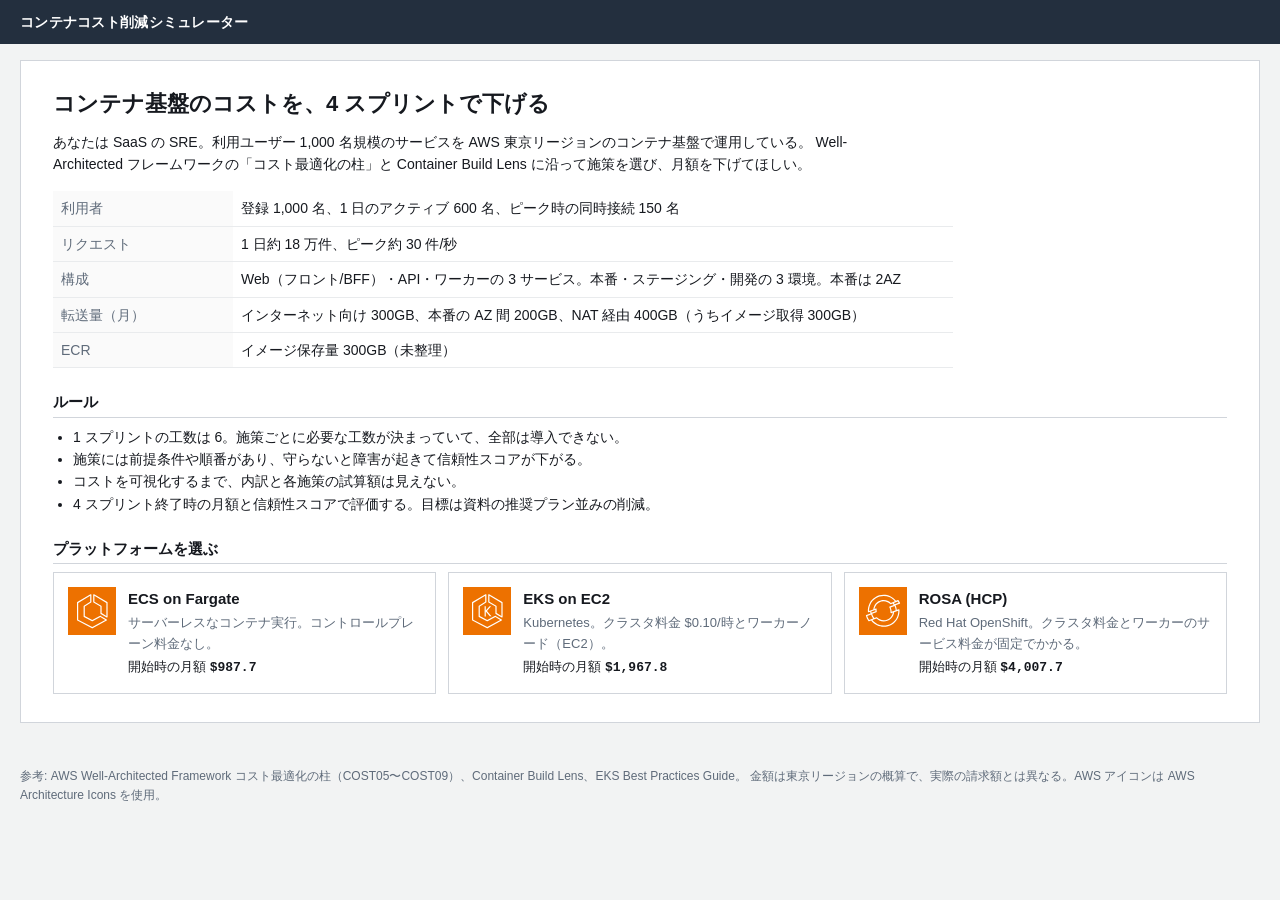
==== index.html @ f5125958 "コンテナコスト削減シミュレーションゲームを追加 ECS on Fargate / EKS on EC2 / ROSA のコスト削減を Well-Architected （コスト最適化の柱・Contai" ====
<!doctype html>
<html lang="ja">
<head>
<meta charset="utf-8">
<meta name="viewport" content="width=device-width, initial-scale=1">
<title>コンテナコスト削減シミュレーター</title>
<meta name="description" content="AWS コンテナサービス（ECS・EKS・ROSA）のコスト削減を Well-Architected に沿って体験するシミュレーションゲーム">
<link rel="icon" href="assets/icons/ecs.svg">
<link rel="stylesheet" href="css/style.css">
</head>
<body>
<header class="topbar">
  <div class="brand">コンテナコスト削減シミュレーター</div>
  <div class="topbar-right" id="topbar-game">
    <span id="hdr-platform"></span>
    <span id="hdr-sprint"></span>
  </div>
</header>

<!-- タイトル -->
<main id="title" class="wrap" hidden>
  <section class="intro">
    <h1>コンテナ基盤のコストを、4 スプリントで下げる</h1>
    <p>あなたは SaaS の SRE。利用ユーザー 1,000 名規模のサービスを AWS 東京リージョンのコンテナ基盤で運用している。
      Well-Architected フレームワークの「コスト最適化の柱」と Container Build Lens に沿って施策を選び、月額を下げてほしい。</p>
    <table class="tbl kv scenario">
      <tr><th>利用者</th><td>登録 1,000 名、1 日のアクティブ 600 名、ピーク時の同時接続 150 名</td></tr>
      <tr><th>リクエスト</th><td>1 日約 18 万件、ピーク約 30 件/秒</td></tr>
      <tr><th>構成</th><td>Web（フロント/BFF）・API・ワーカーの 3 サービス。本番・ステージング・開発の 3 環境。本番は 2AZ</td></tr>
      <tr><th>転送量（月）</th><td>インターネット向け 300GB、本番の AZ 間 200GB、NAT 経由 400GB（うちイメージ取得 300GB）</td></tr>
      <tr><th>ECR</th><td>イメージ保存量 300GB（未整理）</td></tr>
    </table>
    <h2>ルール</h2>
    <ul class="rules">
      <li>1 スプリントの工数は 6。施策ごとに必要な工数が決まっていて、全部は導入できない。</li>
      <li>施策には前提条件や順番があり、守らないと障害が起きて信頼性スコアが下がる。</li>
      <li>コストを可視化するまで、内訳と各施策の試算額は見えない。</li>
      <li>4 スプリント終了時の月額と信頼性スコアで評価する。目標は資料の推奨プラン並みの削減。</li>
    </ul>
    <h2>プラットフォームを選ぶ</h2>
    <div id="platforms" class="platforms"></div>
  </section>
</main>

<!-- ゲーム -->
<main id="game" class="wrap" hidden>
  <section class="metrics">
    <div class="metric"><div class="metric-label">月額コスト</div><div class="metric-value" id="m-total"></div><div class="metric-sub" id="m-total-sub"></div></div>
    <div class="metric"><div class="metric-label">削減率</div><div class="metric-value" id="m-red"></div><div class="metric-sub" id="m-red-sub"></div></div>
    <div class="metric"><div class="metric-label">信頼性スコア</div><div class="metric-value" id="m-rel"></div><div class="metric-sub">100 から開始</div></div>
    <div class="metric"><div class="metric-label">残り工数</div><div class="metric-value" id="m-effort"></div><div class="metric-sub">このスプリント</div></div>
  </section>

  <div class="cols">
    <section class="panel">
      <h2 class="panel-h">構成図</h2>
      <div id="diagram" class="diagram"></div>
    </section>
    <div class="side">
      <section class="panel">
        <h2 class="panel-h">コスト内訳（USD/月）</h2>
        <div id="breakdown"></div>
      </section>
      <section class="panel">
        <h2 class="panel-h">月額の推移</h2>
        <div id="history" class="history"></div>
      </section>
    </div>
  </div>

  <div class="cols">
    <section class="panel">
      <h2 class="panel-h">施策</h2>
      <table id="measures" class="tbl measures"></table>
      <div class="actionbar">
        <span id="pending-note" class="muted"></span>
        <button id="btn-quit" class="btn">タイトルへ</button>
        <button id="btn-end" class="btn primary"></button>
      </div>
    </section>
    <section class="panel side">
      <h2 class="panel-h">イベントログ</h2>
      <ol id="log" class="log"></ol>
    </section>
  </div>
</main>

<!-- 結果 -->
<main id="result" class="wrap" hidden>
  <section class="panel result">
    <div id="result-body"></div>
    <div class="actionbar">
      <button id="btn-title" class="btn">別のプラットフォームで挑戦</button>
      <button id="btn-retry" class="btn primary">同じプラットフォームでもう一度</button>
    </div>
  </section>
</main>

<dialog id="dialog">
  <h2 id="dlg-title"></h2>
  <ul id="dlg-body" class="events"></ul>
  <div class="actionbar"><button id="dlg-ok" class="btn primary"></button></div>
</dialog>

<footer class="foot wrap">
  <p>参考: AWS Well-Architected Framework コスト最適化の柱（COST05〜COST09）、Container Build Lens、EKS Best Practices Guide。
    金額は東京リージョンの概算で、実際の請求額とは異なる。AWS アイコンは AWS Architecture Icons を使用。</p>
</footer>

<script src="js/model.js"></script>
<script src="js/measures.js"></script>
<script src="js/game.js"></script>
</body>
</html>
---- css/style.css ----
:root {
  --ink: #16191f;
  --sub: #5f6b7a;
  --line: #d1d5db;
  --line-soft: #e9ebed;
  --bg: #f2f3f3;
  --panel: #ffffff;
  --head: #232f3e;
  --accent: #ec7211;
  --accent-dark: #c45500;
  --down: #037f0c;
  --up: #d13212;
  --warn: #8d6605;
  --sel: #f1faff;
  --sel-line: #0972d3;
  --num: "SFMono-Regular", Consolas, "Liberation Mono", Menlo, monospace;
}

* { box-sizing: border-box; }
html { -webkit-text-size-adjust: 100%; }
body {
  margin: 0;
  background: var(--bg);
  color: var(--ink);
  font-family: "Hiragino Sans", "Hiragino Kaku Gothic ProN", "Noto Sans JP", "Yu Gothic UI", Meiryo, sans-serif;
  font-size: 14px;
  line-height: 1.6;
}
[hidden] { display: none !important; }
h1, h2, h3 { line-height: 1.35; margin: 0; }
img { display: block; }

.topbar {
  background: var(--head);
  color: #fff;
  display: flex;
  justify-content: space-between;
  align-items: center;
  padding: 0 20px;
  height: 44px;
  position: sticky;
  top: 0;
  z-index: 10;
}
.brand { font-weight: 700; font-size: 14px; letter-spacing: .02em; }
.topbar-right { display: flex; gap: 20px; align-items: center; font-size: 13px; }
.topbar-right img { width: 20px; height: 20px; display: inline-block; vertical-align: -5px; margin-right: 4px; }
#hdr-platform:empty, #hdr-sprint:empty { display: none; }
body:has(#title:not([hidden])) .topbar-right, body:has(#result:not([hidden])) .topbar-right { display: none; }

.wrap { max-width: 1320px; margin: 0 auto; padding: 16px 20px; }

/* タイトル */
.intro { background: var(--panel); border: 1px solid var(--line); padding: 28px 32px; }
.intro h1 { font-size: 22px; margin-bottom: 12px; }
.intro h2 { font-size: 15px; margin: 24px 0 8px; padding-bottom: 4px; border-bottom: 1px solid var(--line); }
.intro > p { max-width: 820px; margin: 0 0 16px; }
.rules { margin: 0; padding-left: 20px; }
.scenario { max-width: 900px; }
.platforms { display: grid; grid-template-columns: repeat(3, 1fr); gap: 12px; }
.pf {
  display: grid; grid-template-columns: 48px 1fr; grid-template-rows: auto auto auto; column-gap: 12px; row-gap: 2px;
  text-align: left; background: #fff; border: 1px solid var(--line); padding: 14px; cursor: pointer; font: inherit; color: inherit;
}
.pf:hover, .pf:focus-visible { border-color: var(--sel-line); outline: none; background: var(--sel); }
.pf img { width: 48px; height: 48px; grid-row: 1 / 4; }
.pf-name { font-weight: 700; font-size: 15px; }
.pf-blurb { color: var(--sub); font-size: 13px; }
.pf-cost { font-size: 13px; }
.pf-cost b { font-family: var(--num); }

/* 指標 */
.metrics { display: grid; grid-template-columns: repeat(4, 1fr); background: var(--panel); border: 1px solid var(--line); margin-bottom: 12px; }
.metric { padding: 10px 16px; border-left: 1px solid var(--line-soft); }
.metric:first-child { border-left: 0; }
.metric-label { font-size: 12px; color: var(--sub); }
.metric-value { font-family: var(--num); font-size: 24px; font-weight: 700; }
.metric-value.warn { color: var(--warn); }
.metric-value.bad { color: var(--up); }
.metric-sub { font-size: 12px; color: var(--sub); }

/* レイアウト */
.cols { display: grid; grid-template-columns: minmax(0, 1fr) 380px; gap: 12px; margin-bottom: 12px; align-items: start; }
.side { display: grid; gap: 12px; }
.panel { background: var(--panel); border: 1px solid var(--line); padding: 12px 16px 16px; min-width: 0; }
.panel-h { font-size: 14px; padding-bottom: 8px; margin-bottom: 10px; border-bottom: 1px solid var(--line-soft); }

/* 表 */
.tbl { width: 100%; border-collapse: collapse; }
.tbl th, .tbl td { padding: 6px 8px; border-bottom: 1px solid var(--line-soft); text-align: left; vertical-align: top; }
.tbl thead th { font-size: 12px; color: var(--sub); font-weight: 400; border-bottom: 1px solid var(--line); }
.tbl tfoot td { font-weight: 700; border-top: 1px solid var(--line); border-bottom: 0; }
.tbl.kv th { width: 180px; background: #fafafa; font-weight: 400; color: var(--sub); }
.num { text-align: right !important; font-family: var(--num); white-space: nowrap; }
.muted { color: var(--sub); }
.small { font-size: 12px; }
.down { color: var(--down); }
.up { color: var(--up); }
.notice { background: #fafafa; border-left: 3px solid var(--line); margin: 0 0 8px; padding: 6px 10px; font-size: 13px; color: var(--sub); }

#breakdown .tbl td { font-size: 13px; }
.barcell { width: 110px; padding-top: 9px !important; }
#breakdown thead th:last-child { white-space: nowrap; font-size: 11px; }
.bar { height: 5px; }
.bar.base { background: #d5dbdb; }
.bar.now { background: var(--head); margin-top: 2px; }
.bar.now.down { background: var(--down); }
.bar.now.up { background: var(--up); }
.lg { display: inline-block; width: 10px; height: 5px; vertical-align: middle; margin: 0 2px 0 6px; }
.lg.base { background: #d5dbdb; }
.lg.now { background: var(--head); }

.history svg { width: 100%; height: auto; }
.history .hb0 { fill: #aab7b8; }
.history .hb { fill: var(--head); }
.history .axis { stroke: var(--line); }
.history .ax { font-size: 10px; fill: var(--sub); }
.history .val { font-size: 10px; fill: var(--ink); font-family: var(--num); }

/* 施策 */
.measures tr.phase th { background: #fafafa; font-size: 12px; color: var(--sub); font-weight: 700; border-top: 1px solid var(--line); }
.measures tr.m { cursor: pointer; }
.measures tr.m:hover { background: #fafafa; }
.measures tr.m.sel { background: var(--sel); box-shadow: inset 3px 0 0 var(--sel-line); }
.measures tr.m[aria-disabled="true"] { cursor: default; }
.measures tr.m[aria-disabled="true"] .mname, .measures tr.m.na .mdesc { color: var(--sub); }
.measures tr.m.na img, .measures tr.m.done img { opacity: .45; }
.measures tr.m.done { cursor: default; background: #fafafa; }
.measures tr.m:focus-visible { outline: 2px solid var(--sel-line); outline-offset: -2px; }
.measures td.chk { width: 24px; padding-top: 10px; }
.measures td.ic { width: 40px; }
.measures td.ic img { width: 32px; height: 32px; }
.mname { font-weight: 700; }
.mdesc { font-size: 13px; color: #414d5c; }
.mref { display: flex; flex-wrap: wrap; gap: 4px 8px; margin-top: 2px; font-size: 11px; color: var(--sub); font-family: var(--num); }
.mref em { font-style: normal; color: var(--warn); font-family: inherit; }
.effort { width: 48px; }
.est { width: 100px; }

.actionbar { display: flex; justify-content: flex-end; align-items: center; gap: 8px; margin-top: 12px; }
.actionbar .muted { margin-right: auto; font-size: 13px; }
.btn { font: inherit; padding: 6px 16px; border: 1px solid #7d8998; background: #fff; color: var(--ink); cursor: pointer; font-weight: 700; border-radius: 2px; }
.btn:hover { background: #fafafa; }
.btn.primary { background: var(--accent); border-color: var(--accent); color: #fff; }
.btn.primary:hover { background: var(--accent-dark); border-color: var(--accent-dark); }
.btn:focus-visible { outline: 2px solid var(--sel-line); outline-offset: 2px; }

/* ログ */
.log { list-style: none; margin: 0; padding: 0; max-height: 560px; overflow: auto; }
.log li { display: grid; grid-template-columns: 28px 1fr; gap: 6px; padding: 6px 0; border-bottom: 1px solid var(--line-soft); font-size: 13px; }
.ls { font-family: var(--num); color: var(--sub); font-size: 12px; }
.log li.bad .lt { color: #7a1e0d; }
.log li.good .lt { color: #0b5a12; }
.log b, .events b { font-weight: 700; color: var(--up); white-space: nowrap; }

/* 構成図 */
.diagram { overflow-x: auto; font-size: 12px; }
.grp { border: 1px solid; position: relative; padding: 30px 10px 10px; }
.grp-h { position: absolute; top: 0; left: 0; display: flex; align-items: center; gap: 6px; font-size: 12px; font-weight: 700; }
.grp-h img { width: 24px; height: 24px; }
.grp.cloud { border-color: #232f3e; }
.grp.region { border-color: #00a4a6; border-style: dashed; margin-top: 8px; }
.grp.region > .grp-h { color: #00777a; }
.grp.vpc { border-color: #8c4fff; }
.grp.vpc > .grp-h { color: #6b2fd6; }
.grp.vpc.dim { background: repeating-linear-gradient(135deg, #fff, #fff 6px, #f6f6f7 6px, #f6f6f7 12px); }
.cloud-top, .region-top { display: flex; flex-wrap: wrap; gap: 12px; align-items: flex-start; margin-bottom: 8px; }
.tools { display: flex; gap: 10px; margin-left: auto; padding-left: 10px; border-left: 1px dashed var(--line); }
.vpcs { display: grid; gap: 8px; }
.vpcs.three { grid-template-columns: 1.3fr 1fr 1fr; }
.vpcs.two { grid-template-columns: 1fr 1fr; }
.vpc-row { display: grid; gap: 6px; }
.sub { padding: 4px 6px 6px; }
.sub.pub { background: #f2f8f0; }
.sub.priv { background: #e6f6f7; }
.sub-h { font-size: 11px; color: var(--sub); margin-bottom: 2px; }
.nodes { display: flex; flex-wrap: wrap; gap: 6px; }
.nodes.col { flex-direction: column; gap: 2px; }
.node { display: flex; flex-direction: column; align-items: center; text-align: center; width: 88px; font-size: 11px; line-height: 1.3; }
.nodes.col .node { flex-direction: row; width: auto; text-align: left; gap: 6px; }
.node img { width: 36px; height: 36px; margin-bottom: 2px; }
.nodes.col .node img { margin: 0; }
.node.sleep img { opacity: .5; }
.node.warn span { color: var(--up); }
.cluster { margin-bottom: 4px; }
.cluster .node { flex-direction: row; width: auto; gap: 6px; text-align: left; }
.cluster .node img { width: 24px; height: 24px; margin: 0; }
.cluster.ext span { color: var(--up); font-weight: 700; }
.tags { display: flex; flex-wrap: wrap; gap: 3px; }
.tag { font-size: 10px; border: 1px solid #7d8998; padding: 0 4px; color: #414d5c; background: #fff; }
.tag.risk { border-color: var(--up); color: var(--up); }

/* ダイアログ */
dialog { border: 1px solid var(--line); padding: 20px 24px; max-width: 640px; width: calc(100% - 32px); color: var(--ink); }
dialog::backdrop { background: rgba(22, 25, 31, .45); }
dialog h2 { font-size: 16px; margin-bottom: 8px; }
.events { list-style: none; padding: 0; margin: 0; }
.events li { padding: 8px 0 8px 12px; border-bottom: 1px solid var(--line-soft); border-left: 3px solid var(--line); margin-bottom: 4px; }
.events li.summary { font-family: var(--num); font-weight: 700; border-left-color: var(--head); }
.events li.bad { border-left-color: var(--up); }
.events li.good { border-left-color: var(--down); }

/* 結果 */
.result { max-width: 960px; margin: 0 auto; padding: 24px 28px; }
.result h3 { font-size: 15px; margin: 24px 0 6px; }
.result-head { display: flex; gap: 20px; align-items: center; margin-bottom: 16px; }
.result-head h2 { font-size: 20px; }
.result-head p { margin: 4px 0 0; }
.rank { width: 72px; height: 72px; border: 2px solid var(--ink); font-size: 40px; font-weight: 700; display: grid; place-items: center; font-family: var(--num); flex: none; }
.rank-S { border-color: var(--accent); color: var(--accent); }
.points { padding-left: 20px; margin: 0; }
.points li { margin-bottom: 4px; }

.foot { font-size: 12px; color: var(--sub); }

@media (max-width: 1100px) {
  .cols { grid-template-columns: 1fr; }
  .vpcs.three { grid-template-columns: 1fr 1fr; }
  .vpcs.three > :first-child { grid-column: 1 / 3; }
}
@media (max-width: 720px) {
  .wrap { padding: 12px 16px; }
  .intro { padding: 18px 16px; }
  .platforms { grid-template-columns: 1fr; }
  .metrics { grid-template-columns: 1fr 1fr; }
  .metric:nth-child(3) { border-left: 0; }
  .metric:nth-child(n+3) { border-top: 1px solid var(--line-soft); }
  .metric-value { font-size: 20px; }
  .vpcs.three, .vpcs.two { grid-template-columns: 1fr; }
  .vpcs.three > :first-child { grid-column: auto; }
  .tools { margin-left: 0; padding-left: 0; border-left: 0; }
  .measures td.ic { display: none; }
  .measures thead th:nth-child(2) { display: none; }
  .tbl.kv th { width: 110px; }
  .topbar { padding: 0 16px; gap: 10px; }
  .brand { font-size: 12px; }
  .topbar-right { gap: 10px; font-size: 12px; white-space: nowrap; }
  .topbar-right img { display: none; }
  .node { width: 76px; }
  .tbl th, .tbl td { padding: 6px 4px; }
  .effort { width: 28px; }
  .est { width: 64px; font-size: 12px; }
  .actionbar { flex-wrap: wrap; }
}
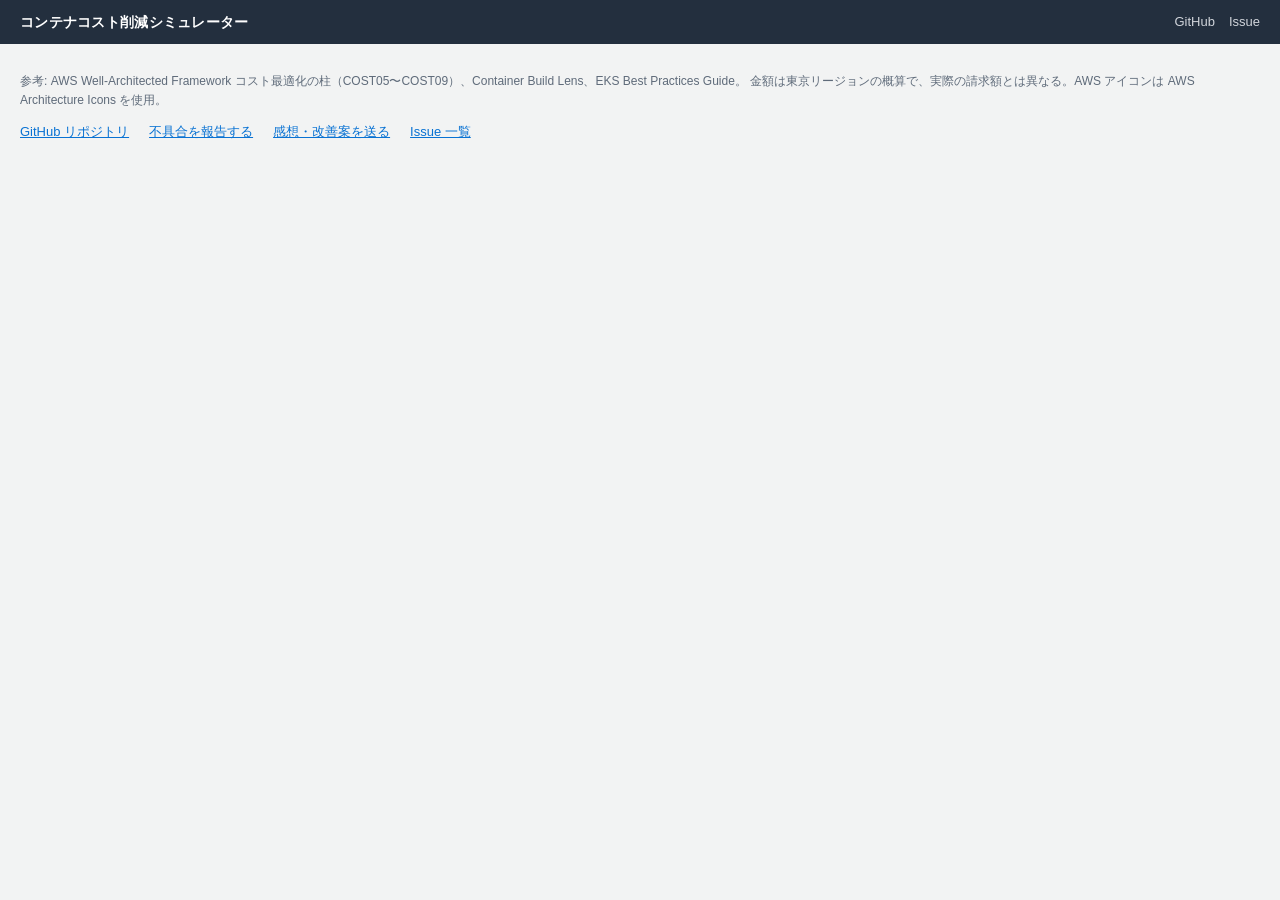
==== commit a2fb8027: "GitHub と Issue へのリンク、Issue テンプレートを追加 - ヘッダーに GitHub / Issue へのリンク（スマホ幅では非表示） - フッターにリポジトリ、不具合報告、感想・改" ====
--- a/index.html
+++ b/index.html
@@ -15,6 +15,10 @@
     <span id="hdr-platform"></span>
     <span id="hdr-sprint"></span>
   </div>
+  <nav class="topbar-links" aria-label="外部リンク">
+    <a href="https://github.com/MASAKIOKUDA-eng/container-cost-sumirator" target="_blank" rel="noopener">GitHub</a>
+    <a href="https://github.com/MASAKIOKUDA-eng/container-cost-sumirator/issues" target="_blank" rel="noopener">Issue</a>
+  </nav>
 </header>
 
 <!-- タイトル -->
@@ -89,6 +93,15 @@
 <main id="result" class="wrap" hidden>
   <section class="panel result">
     <div id="result-body"></div>
+    <section class="share">
+      <h3>結果を X でポスト</h3>
+      <textarea id="share-text" rows="7" aria-label="ポストの文面"></textarea>
+      <div class="actionbar">
+        <span id="share-count" class="muted"></span>
+        <button id="btn-copy" class="btn">文面をコピー</button>
+        <button id="btn-post" class="btn x">X でポスト</button>
+      </div>
+    </section>
     <div class="actionbar">
       <button id="btn-title" class="btn">別のプラットフォームで挑戦</button>
       <button id="btn-retry" class="btn primary">同じプラットフォームでもう一度</button>
@@ -105,6 +118,12 @@
 <footer class="foot wrap">
   <p>参考: AWS Well-Architected Framework コスト最適化の柱（COST05〜COST09）、Container Build Lens、EKS Best Practices Guide。
     金額は東京リージョンの概算で、実際の請求額とは異なる。AWS アイコンは AWS Architecture Icons を使用。</p>
+  <ul class="foot-links">
+    <li><a href="https://github.com/MASAKIOKUDA-eng/container-cost-sumirator" target="_blank" rel="noopener">GitHub リポジトリ</a></li>
+    <li><a href="https://github.com/MASAKIOKUDA-eng/container-cost-sumirator/issues/new?template=bug_report.yml" target="_blank" rel="noopener">不具合を報告する</a></li>
+    <li><a href="https://github.com/MASAKIOKUDA-eng/container-cost-sumirator/issues/new?template=feedback.yml" target="_blank" rel="noopener">感想・改善案を送る</a></li>
+    <li><a href="https://github.com/MASAKIOKUDA-eng/container-cost-sumirator/issues" target="_blank" rel="noopener">Issue 一覧</a></li>
+  </ul>
 </footer>
 
 <script src="js/model.js"></script>
--- a/css/style.css
+++ b/css/style.css
@@ -42,7 +42,7 @@
   top: 0;
   z-index: 10;
 }
-.brand { font-weight: 700; font-size: 14px; letter-spacing: .02em; }
+.brand { font-weight: 700; font-size: 14px; letter-spacing: .02em; margin-right: auto; }
 .topbar-right { display: flex; gap: 20px; align-items: center; font-size: 13px; }
 .topbar-right img { width: 20px; height: 20px; display: inline-block; vertical-align: -5px; margin-right: 4px; }
 #hdr-platform:empty, #hdr-sprint:empty { display: none; }
@@ -209,9 +209,24 @@
 .rank { width: 72px; height: 72px; border: 2px solid var(--ink); font-size: 40px; font-weight: 700; display: grid; place-items: center; font-family: var(--num); flex: none; }
 .rank-S { border-color: var(--accent); color: var(--accent); }
 .points { padding-left: 20px; margin: 0; }
+.share { margin-top: 24px; padding-top: 4px; border-top: 1px solid var(--line); }
+.share textarea {
+  width: 100%; font: inherit; font-size: 14px; line-height: 1.6; padding: 8px 10px;
+  border: 1px solid #7d8998; border-radius: 2px; resize: vertical; color: var(--ink); background: #fff;
+}
+.share textarea:focus { outline: 2px solid var(--sel-line); outline-offset: -1px; }
+.share .actionbar .muted { font-family: var(--num); }
+.btn.x { background: #0f1419; border-color: #0f1419; color: #fff; }
+.btn.x:hover { background: #272c30; border-color: #272c30; }
 .points li { margin-bottom: 4px; }
 
 .foot { font-size: 12px; color: var(--sub); }
+.foot-links { list-style: none; display: flex; flex-wrap: wrap; gap: 4px 20px; padding: 0; margin: 8px 0 24px; font-size: 13px; }
+.foot-links a { color: #0972d3; }
+.topbar-links { display: flex; gap: 14px; margin-left: 20px; font-size: 13px; }
+.topbar-links a { color: #d1d5db; text-decoration: none; }
+.topbar-links a:hover { color: #fff; text-decoration: underline; }
+.topbar-links a:focus-visible { outline: 2px solid #fff; outline-offset: 2px; }
 
 @media (max-width: 1100px) {
   .cols { grid-template-columns: 1fr; }
@@ -236,6 +251,7 @@
   .brand { font-size: 12px; }
   .topbar-right { gap: 10px; font-size: 12px; white-space: nowrap; }
   .topbar-right img { display: none; }
+  .topbar-links { display: none; }
   .node { width: 76px; }
   .tbl th, .tbl td { padding: 6px 4px; }
   .effort { width: 28px; }
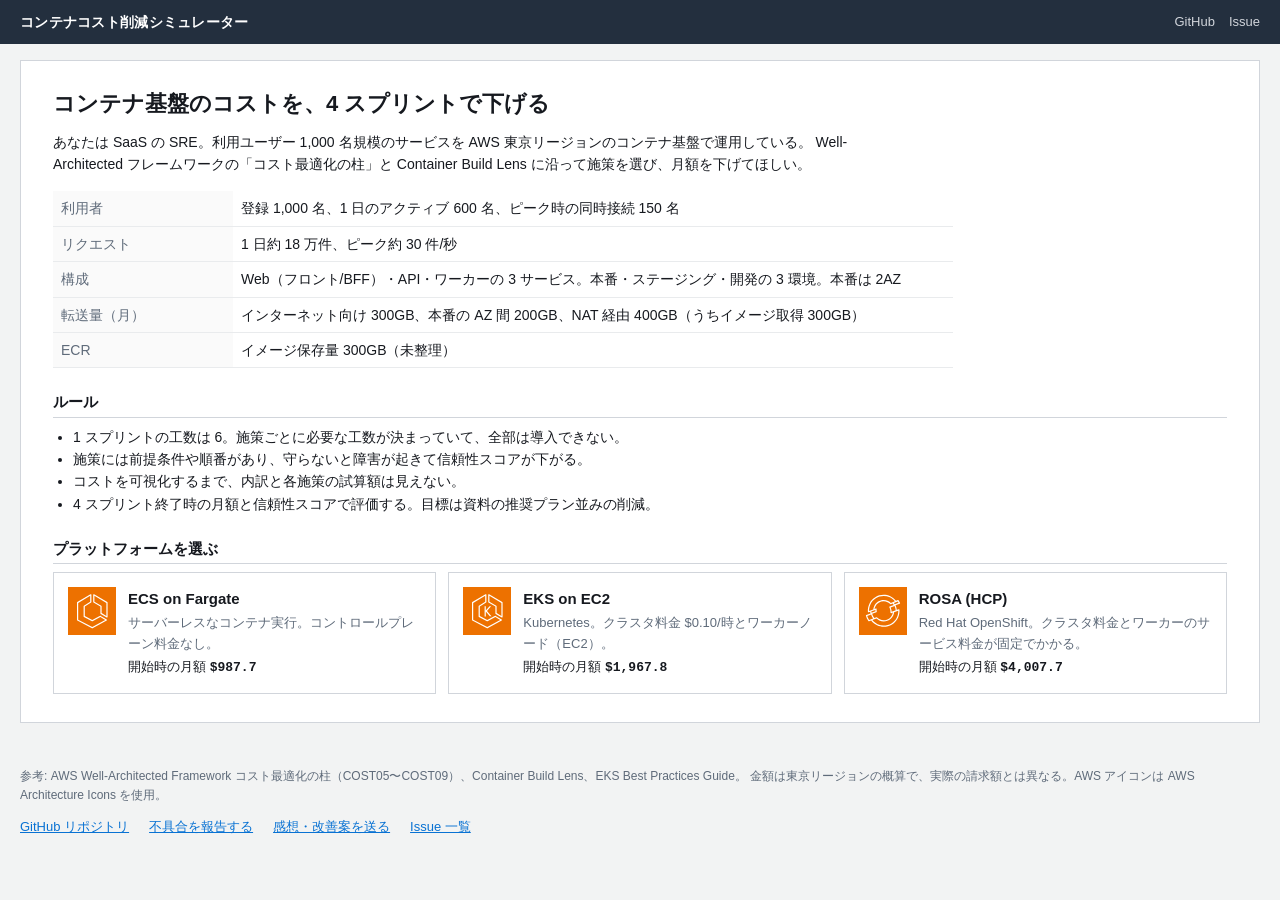
==== commit 44822f5b: "Merge pull request #2 from MASAKIOKUDA-eng/feature/github-issue-links GitHub と Issue へのリンク、Issue テンプ" ====
--- a/index.html
+++ b/index.html
@@ -109,6 +109,16 @@
   </section>
 </main>
 
+<!-- 共有された結果 -->
+<main id="shared" class="wrap" hidden>
+  <section class="panel result">
+    <div id="shared-body"></div>
+    <div class="actionbar">
+      <button id="btn-play" class="btn primary">自分も挑戦する</button>
+    </div>
+  </section>
+</main>
+
 <dialog id="dialog">
   <h2 id="dlg-title"></h2>
   <ul id="dlg-body" class="events"></ul>
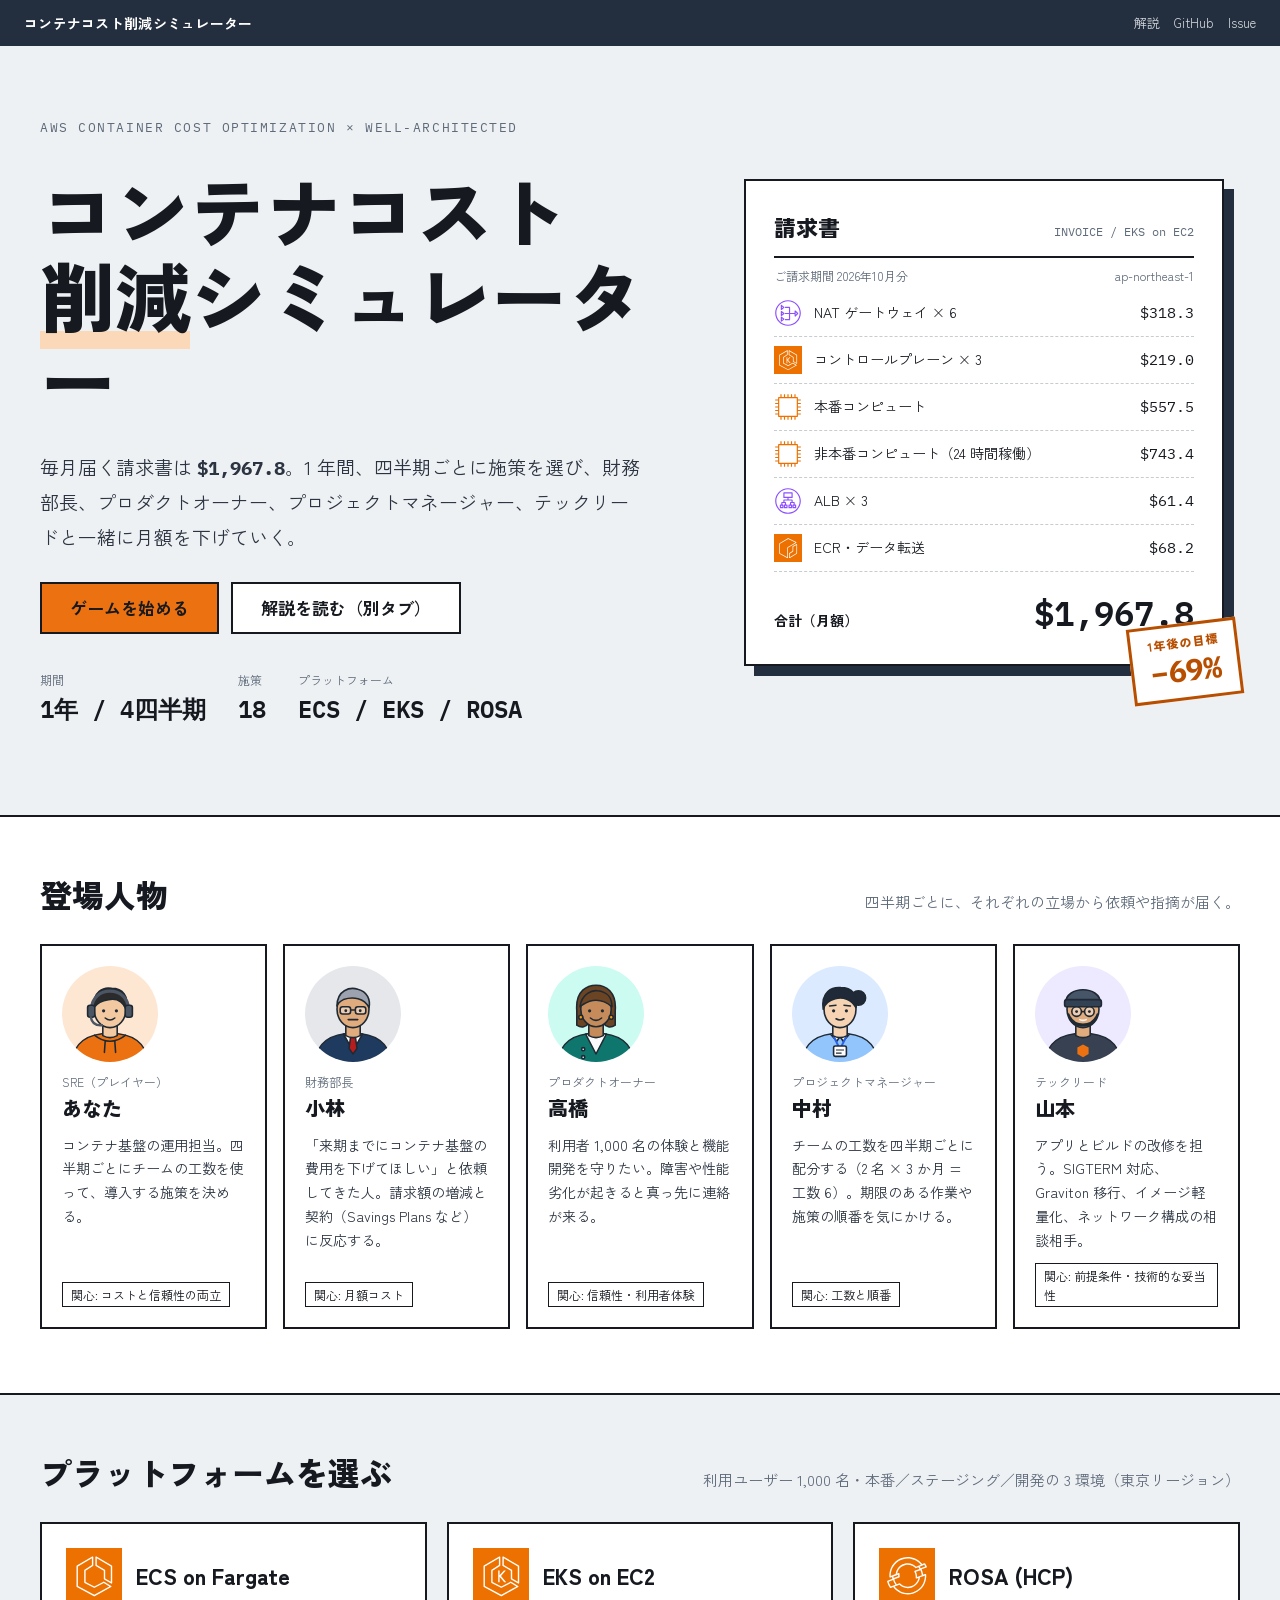
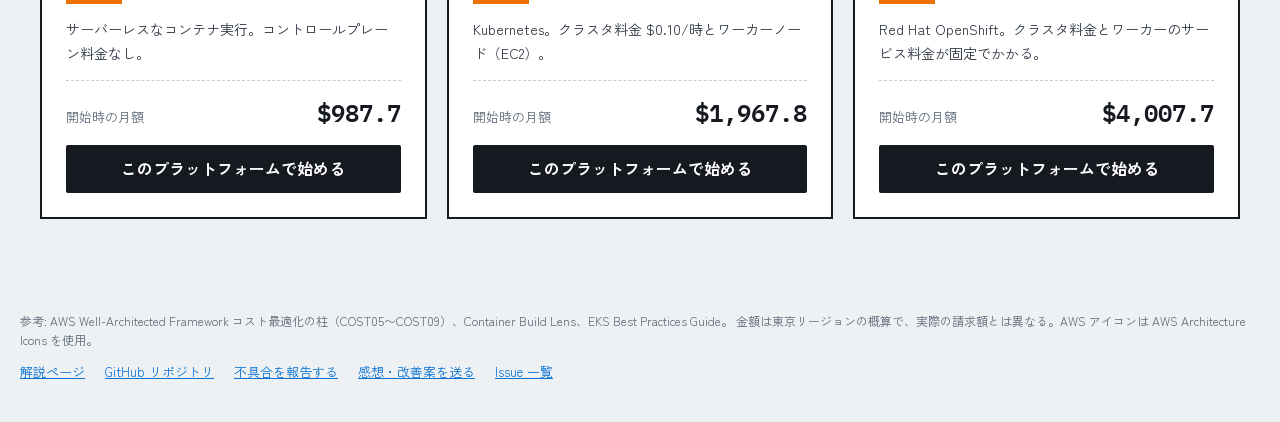
==== commit 925aab83: "プレイフィードバック対応: 四半期制・解説ページ・登場人物・タイトル刷新 - スプリントをやめ、1 年間を 3 か月ごとの 4 四半期で進める形に変更 - 解説ページ（guide.html）を追加し、" ====
--- a/index.html
+++ b/index.html
@@ -4,8 +4,11 @@
 <meta charset="utf-8">
 <meta name="viewport" content="width=device-width, initial-scale=1">
 <title>コンテナコスト削減シミュレーター</title>
-<meta name="description" content="AWS コンテナサービス（ECS・EKS・ROSA）のコスト削減を Well-Architected に沿って体験するシミュレーションゲーム">
+<meta name="description" content="AWS コンテナサービス（ECS・EKS・ROSA）のコスト削減を Well-Architected に沿って 1 年間で体験するシミュレーションゲーム">
 <link rel="icon" href="assets/icons/ecs.svg">
+<link rel="preconnect" href="https://fonts.googleapis.com">
+<link rel="preconnect" href="https://fonts.gstatic.com" crossorigin>
+<link href="https://fonts.googleapis.com/css2?family=Zen+Kaku+Gothic+New:wght@400;500;700;900&family=IBM+Plex+Mono:wght@400;500;600&display=swap" rel="stylesheet">
 <link rel="stylesheet" href="css/style.css">
 </head>
 <body>
@@ -13,46 +16,97 @@
   <div class="brand">コンテナコスト削減シミュレーター</div>
   <div class="topbar-right" id="topbar-game">
     <span id="hdr-platform"></span>
-    <span id="hdr-sprint"></span>
+    <span id="hdr-quarter"></span>
   </div>
   <nav class="topbar-links" aria-label="外部リンク">
+    <a href="guide.html" target="_blank" rel="noopener">解説</a>
     <a href="https://github.com/MASAKIOKUDA-eng/container-cost-sumirator" target="_blank" rel="noopener">GitHub</a>
     <a href="https://github.com/MASAKIOKUDA-eng/container-cost-sumirator/issues" target="_blank" rel="noopener">Issue</a>
   </nav>
 </header>
 
 <!-- タイトル -->
-<main id="title" class="wrap" hidden>
-  <section class="intro">
-    <h1>コンテナ基盤のコストを、4 スプリントで下げる</h1>
-    <p>あなたは SaaS の SRE。利用ユーザー 1,000 名規模のサービスを AWS 東京リージョンのコンテナ基盤で運用している。
-      Well-Architected フレームワークの「コスト最適化の柱」と Container Build Lens に沿って施策を選び、月額を下げてほしい。</p>
-    <table class="tbl kv scenario">
-      <tr><th>利用者</th><td>登録 1,000 名、1 日のアクティブ 600 名、ピーク時の同時接続 150 名</td></tr>
-      <tr><th>リクエスト</th><td>1 日約 18 万件、ピーク約 30 件/秒</td></tr>
-      <tr><th>構成</th><td>Web（フロント/BFF）・API・ワーカーの 3 サービス。本番・ステージング・開発の 3 環境。本番は 2AZ</td></tr>
-      <tr><th>転送量（月）</th><td>インターネット向け 300GB、本番の AZ 間 200GB、NAT 経由 400GB（うちイメージ取得 300GB）</td></tr>
-      <tr><th>ECR</th><td>イメージ保存量 300GB（未整理）</td></tr>
-    </table>
-    <h2>ルール</h2>
-    <ul class="rules">
-      <li>1 スプリントの工数は 6。施策ごとに必要な工数が決まっていて、全部は導入できない。</li>
-      <li>施策には前提条件や順番があり、守らないと障害が起きて信頼性スコアが下がる。</li>
-      <li>コストを可視化するまで、内訳と各施策の試算額は見えない。</li>
-      <li>4 スプリント終了時の月額と信頼性スコアで評価する。目標は資料の推奨プラン並みの削減。</li>
-    </ul>
-    <h2>プラットフォームを選ぶ</h2>
+<main id="title" hidden>
+  <section class="hero">
+    <div class="hero-copy">
+      <div class="kicker">AWS CONTAINER COST OPTIMIZATION × WELL-ARCHITECTED</div>
+      <h1>コンテナコスト<br><span class="hl">削減</span>シミュレーター</h1>
+      <p class="lead">毎月届く請求書は <b id="hero-bill" class="num"></b>。1 年間、四半期ごとに施策を選び、財務部長、プロダクトオーナー、プロジェクトマネージャー、テックリードと一緒に月額を下げていく。</p>
+      <div class="hero-actions">
+        <a class="btn-lg primary" href="#choose">ゲームを始める</a>
+        <a class="btn-lg" href="guide.html" target="_blank" rel="noopener">解説を読む（別タブ）</a>
+      </div>
+      <dl class="hero-stats">
+        <div><dt>期間</dt><dd>1年 / 4四半期</dd></div>
+        <div><dt>施策</dt><dd>18</dd></div>
+        <div><dt>プラットフォーム</dt><dd>ECS / EKS / ROSA</dd></div>
+      </dl>
+    </div>
+    <div class="hero-art">
+      <div class="invoice" aria-label="請求書の例（EKS on EC2）">
+        <div class="invoice-h"><span class="invoice-title">請求書</span><span class="invoice-sub">INVOICE / EKS on EC2</span></div>
+        <div class="invoice-meta"><span>ご請求期間 2026年10月分</span><span>ap-northeast-1</span></div>
+        <ul id="invoice-lines" class="invoice-lines"></ul>
+        <div class="invoice-total"><span>合計（月額）</span><b id="invoice-total" class="num"></b></div>
+        <div class="stamp"><div>1年後の目標</div><b id="invoice-target"></b></div>
+      </div>
+    </div>
+  </section>
+
+  <section class="band">
+    <div class="band-inner">
+      <div class="sec-head">
+        <h2>登場人物</h2>
+        <p>四半期ごとに、それぞれの立場から依頼や指摘が届く。</p>
+      </div>
+      <div id="people" class="people"></div>
+    </div>
+  </section>
+
+  <section id="choose" class="choose">
+    <div class="sec-head">
+      <h2>プラットフォームを選ぶ</h2>
+      <p>利用ユーザー 1,000 名・本番／ステージング／開発の 3 環境（東京リージョン）</p>
+    </div>
     <div id="platforms" class="platforms"></div>
   </section>
 </main>
 
 <!-- ゲーム -->
 <main id="game" class="wrap" hidden>
+  <ol id="timeline" class="timeline" aria-label="1 年間の進行"></ol>
+
   <section class="metrics">
     <div class="metric"><div class="metric-label">月額コスト</div><div class="metric-value" id="m-total"></div><div class="metric-sub" id="m-total-sub"></div></div>
     <div class="metric"><div class="metric-label">削減率</div><div class="metric-value" id="m-red"></div><div class="metric-sub" id="m-red-sub"></div></div>
-    <div class="metric"><div class="metric-label">信頼性スコア</div><div class="metric-value" id="m-rel"></div><div class="metric-sub">100 から開始</div></div>
-    <div class="metric"><div class="metric-label">残り工数</div><div class="metric-value" id="m-effort"></div><div class="metric-sub">このスプリント</div></div>
+    <div class="metric"><div class="metric-label">信頼性スコア</div><div class="metric-value" id="m-rel"></div><div class="metric-sub"><a href="#rel-help" id="rel-help-link">スコアの説明</a></div></div>
+    <div class="metric"><div class="metric-label">残り工数（この四半期）</div><div class="metric-value" id="m-effort"></div><div class="metric-sub">2 名 × 3 か月 ＝ 6</div></div>
+    <div class="metric"><div class="metric-label">四半期</div><div class="metric-value" id="m-period"></div><div class="metric-sub">1 年間</div></div>
+  </section>
+
+  <details id="rel-help" class="help">
+    <summary>信頼性スコアとは</summary>
+    <div class="help-body">
+      <p>サービスの安定性を 0〜100 で表す。100 から始まり、利用者や開発チームに影響する障害、冗長性の低下で下がる。1 年後のランクは削減額と信頼性スコアの両方で決まる（S は 90 以上が条件）。</p>
+      <div class="help-cols">
+        <div>
+          <h3>下がる要因</h3>
+          <ul id="rel-down"></ul>
+        </div>
+        <div>
+          <h3>上がる要因</h3>
+          <ul id="rel-up"></ul>
+          <h3>具体例</h3>
+          <p>第 1 四半期に SIGTERM 対応をせずに非本番へ Spot を入れると、ステージングのジョブが中断で落ちて −10。第 2 四半期に SIGTERM 対応を入れると +10 で回復し、その後障害がなければ毎四半期 +5。</p>
+        </div>
+      </div>
+      <p><a href="guide.html#reliability" target="_blank" rel="noopener">解説ページで詳しく見る</a></p>
+    </div>
+  </details>
+
+  <section class="panel briefing-panel">
+    <h2 class="panel-h">今期のブリーフィング</h2>
+    <ul id="briefing" class="briefing"></ul>
   </section>
 
   <div class="cols">
@@ -74,7 +128,7 @@
 
   <div class="cols">
     <section class="panel">
-      <h2 class="panel-h">施策</h2>
+      <h2 class="panel-h">施策 <a class="panel-link" href="guide.html#categories" target="_blank" rel="noopener">分類の説明</a></h2>
       <table id="measures" class="tbl measures"></table>
       <div class="actionbar">
         <span id="pending-note" class="muted"></span>
@@ -121,6 +175,7 @@
 
 <dialog id="dialog">
   <h2 id="dlg-title"></h2>
+  <p id="dlg-summary" class="dlg-summary"></p>
   <ul id="dlg-body" class="events"></ul>
   <div class="actionbar"><button id="dlg-ok" class="btn primary"></button></div>
 </dialog>
@@ -129,6 +184,7 @@
   <p>参考: AWS Well-Architected Framework コスト最適化の柱（COST05〜COST09）、Container Build Lens、EKS Best Practices Guide。
     金額は東京リージョンの概算で、実際の請求額とは異なる。AWS アイコンは AWS Architecture Icons を使用。</p>
   <ul class="foot-links">
+    <li><a href="guide.html" target="_blank" rel="noopener">解説ページ</a></li>
     <li><a href="https://github.com/MASAKIOKUDA-eng/container-cost-sumirator" target="_blank" rel="noopener">GitHub リポジトリ</a></li>
     <li><a href="https://github.com/MASAKIOKUDA-eng/container-cost-sumirator/issues/new?template=bug_report.yml" target="_blank" rel="noopener">不具合を報告する</a></li>
     <li><a href="https://github.com/MASAKIOKUDA-eng/container-cost-sumirator/issues/new?template=feedback.yml" target="_blank" rel="noopener">感想・改善案を送る</a></li>
@@ -138,6 +194,7 @@
 
 <script src="js/model.js"></script>
 <script src="js/measures.js"></script>
+<script src="js/characters.js"></script>
 <script src="js/game.js"></script>
 </body>
 </html>
--- a/css/style.css
+++ b/css/style.css
@@ -3,81 +3,156 @@
   --sub: #5f6b7a;
   --line: #d1d5db;
   --line-soft: #e9ebed;
-  --bg: #f2f3f3;
+  --bg: #eef1f4;
   --panel: #ffffff;
   --head: #232f3e;
   --accent: #ec7211;
-  --accent-dark: #c45500;
+  --accent-soft: #fbd9b8;
+  --accent-dark: #b84f00;
   --down: #037f0c;
   --up: #d13212;
   --warn: #8d6605;
   --sel: #f1faff;
   --sel-line: #0972d3;
-  --num: "SFMono-Regular", Consolas, "Liberation Mono", Menlo, monospace;
+  --num: "IBM Plex Mono", "SFMono-Regular", Consolas, Menlo, monospace;
+  --font: "Zen Kaku Gothic New", "Hiragino Sans", "Hiragino Kaku Gothic ProN", "Noto Sans JP", "Yu Gothic UI", Meiryo, sans-serif;
 }
 
 * { box-sizing: border-box; }
-html { -webkit-text-size-adjust: 100%; }
+html { -webkit-text-size-adjust: 100%; scroll-behavior: smooth; }
 body {
   margin: 0;
   background: var(--bg);
   color: var(--ink);
-  font-family: "Hiragino Sans", "Hiragino Kaku Gothic ProN", "Noto Sans JP", "Yu Gothic UI", Meiryo, sans-serif;
+  font-family: var(--font);
   font-size: 14px;
   line-height: 1.6;
 }
 [hidden] { display: none !important; }
 h1, h2, h3 { line-height: 1.35; margin: 0; }
 img { display: block; }
+a { color: #0972d3; }
 
 .topbar {
   background: var(--head);
   color: #fff;
   display: flex;
-  justify-content: space-between;
   align-items: center;
-  padding: 0 20px;
-  height: 44px;
+  gap: 20px;
+  padding: 0 24px;
+  min-height: 46px;
   position: sticky;
   top: 0;
   z-index: 10;
 }
-.brand { font-weight: 700; font-size: 14px; letter-spacing: .02em; margin-right: auto; }
+.brand { font-weight: 700; font-size: 14px; letter-spacing: .02em; margin-right: auto; color: #fff; text-decoration: none; }
 .topbar-right { display: flex; gap: 20px; align-items: center; font-size: 13px; }
 .topbar-right img { width: 20px; height: 20px; display: inline-block; vertical-align: -5px; margin-right: 4px; }
-#hdr-platform:empty, #hdr-sprint:empty { display: none; }
-body:has(#title:not([hidden])) .topbar-right, body:has(#result:not([hidden])) .topbar-right { display: none; }
+#hdr-platform:empty, #hdr-quarter:empty { display: none; }
+body:not([data-screen="game"]) .topbar-right { display: none; }
 
 .wrap { max-width: 1320px; margin: 0 auto; padding: 16px 20px; }
-
-/* タイトル */
-.intro { background: var(--panel); border: 1px solid var(--line); padding: 28px 32px; }
-.intro h1 { font-size: 22px; margin-bottom: 12px; }
-.intro h2 { font-size: 15px; margin: 24px 0 8px; padding-bottom: 4px; border-bottom: 1px solid var(--line); }
-.intro > p { max-width: 820px; margin: 0 0 16px; }
-.rules { margin: 0; padding-left: 20px; }
-.scenario { max-width: 900px; }
-.platforms { display: grid; grid-template-columns: repeat(3, 1fr); gap: 12px; }
-.pf {
-  display: grid; grid-template-columns: 48px 1fr; grid-template-rows: auto auto auto; column-gap: 12px; row-gap: 2px;
-  text-align: left; background: #fff; border: 1px solid var(--line); padding: 14px; cursor: pointer; font: inherit; color: inherit;
-}
-.pf:hover, .pf:focus-visible { border-color: var(--sel-line); outline: none; background: var(--sel); }
-.pf img { width: 48px; height: 48px; grid-row: 1 / 4; }
-.pf-name { font-weight: 700; font-size: 15px; }
-.pf-blurb { color: var(--sub); font-size: 13px; }
-.pf-cost { font-size: 13px; }
-.pf-cost b { font-family: var(--num); }
+.num { font-family: var(--num); }
+
+/* タイトル（Claude Design のデザインを移植） */
+.hero { max-width: 1280px; margin: 0 auto; padding: 72px 40px 88px; display: flex; flex-wrap: wrap; gap: 56px; align-items: center; }
+.hero-copy { flex: 1 1 560px; min-width: 0; display: flex; flex-direction: column; gap: 28px; }
+.kicker { font-family: var(--num); font-size: 13px; letter-spacing: .12em; color: var(--sub); }
+.hero h1 { font-size: 76px; line-height: 1.12; font-weight: 900; letter-spacing: -.01em; }
+.hl { box-shadow: inset 0 -18px 0 var(--accent-soft); }
+.lead { margin: 0; font-size: 19px; line-height: 1.8; max-width: 600px; color: #2b3440; }
+.hero-actions { display: flex; flex-wrap: wrap; gap: 12px; }
+.btn-lg { display: inline-flex; align-items: center; min-height: 52px; padding: 0 28px; background: #fff; color: var(--ink); font-weight: 700; font-size: 17px; text-decoration: none; border: 2px solid var(--ink); }
+.btn-lg.primary { background: var(--accent); }
+.btn-lg:hover { background: #fafafa; }
+.btn-lg.primary:hover { background: #f08a3a; }
+.btn-lg:focus-visible { outline: 3px solid var(--sel-line); outline-offset: 3px; }
+.hero-stats { display: flex; flex-wrap: wrap; gap: 32px; margin: 8px 0 0; }
+.hero-stats dt { font-size: 12px; color: var(--sub); }
+.hero-stats dd { margin: 0; font-family: var(--num); font-size: 24px; font-weight: 600; }
+.hero-art { flex: 1 1 440px; min-width: 0; display: flex; justify-content: center; }
+.invoice { position: relative; width: 100%; max-width: 480px; background: #fff; border: 2px solid var(--ink); box-shadow: 10px 10px 0 var(--head); padding: 28px 28px 24px; }
+.invoice-h { display: flex; justify-content: space-between; align-items: baseline; border-bottom: 2px solid var(--ink); padding-bottom: 12px; }
+.invoice-title { font-weight: 900; font-size: 22px; }
+.invoice-sub { font-family: var(--num); font-size: 12px; color: var(--sub); }
+.invoice-meta { display: flex; justify-content: space-between; font-size: 12px; color: var(--sub); padding: 8px 0 4px; }
+.invoice-lines { list-style: none; margin: 0; padding: 0; }
+.invoice-lines li { display: grid; grid-template-columns: 28px minmax(0, 1fr) auto; gap: 12px; align-items: center; padding: 9px 0; border-bottom: 1px dashed #c7ccd1; font-size: 14px; }
+.invoice-lines img { width: 28px; height: 28px; }
+.invoice-lines .num { font-size: 15px; }
+.invoice-total { display: flex; justify-content: space-between; align-items: baseline; padding-top: 14px; font-weight: 700; }
+.invoice-total b { font-size: 34px; font-weight: 600; }
+.stamp { position: absolute; right: -18px; bottom: -36px; transform: rotate(-7deg); border: 3px solid var(--accent-dark); color: var(--accent-dark); background: #fff; padding: 8px 16px; text-align: center; font-weight: 900; line-height: 1.3; font-size: 12px; letter-spacing: .1em; }
+.stamp b { display: block; font-family: var(--num); font-size: 30px; letter-spacing: 0; }
+
+.band { background: #fff; border-top: 2px solid var(--ink); border-bottom: 2px solid var(--ink); }
+.band-inner, .choose { max-width: 1280px; margin: 0 auto; padding: 56px 40px 64px; display: flex; flex-direction: column; gap: 28px; }
+.sec-head { display: flex; flex-wrap: wrap; justify-content: space-between; align-items: baseline; gap: 8px 24px; }
+.sec-head h2 { font-size: 32px; font-weight: 900; }
+.sec-head p { margin: 0; color: var(--sub); font-size: 15px; }
+.people { display: grid; grid-template-columns: repeat(auto-fit, minmax(200px, 1fr)); gap: 16px; }
+.person { border: 2px solid var(--ink); padding: 20px; display: flex; flex-direction: column; gap: 10px; background: #fff; }
+.person img { width: 96px; height: 96px; }
+.person-role { font-size: 12px; color: var(--sub); }
+.person-name { font-size: 20px; font-weight: 900; }
+.person p { margin: 0; font-size: 14px; line-height: 1.7; color: #2b3440; }
+.person-focus { margin-top: auto; font-size: 12px; }
+.person-focus span { border: 1px solid var(--ink); padding: 2px 8px; display: inline-block; }
+.platforms { display: grid; grid-template-columns: repeat(auto-fit, minmax(280px, 1fr)); gap: 20px; }
+.pf { background: #fff; border: 2px solid var(--ink); padding: 24px; display: flex; flex-direction: column; gap: 14px; }
+.pf-head { display: flex; gap: 14px; align-items: center; }
+.pf-head img { width: 56px; height: 56px; }
+.pf h3 { font-size: 22px; font-weight: 900; }
+.pf p { margin: 0; font-size: 14px; line-height: 1.7; color: #2b3440; }
+.pf-cost { display: flex; justify-content: space-between; align-items: baseline; border-top: 1px dashed #c7ccd1; padding-top: 12px; margin-top: auto; }
+.pf-cost span { font-size: 13px; color: var(--sub); }
+.pf-cost b { font-family: var(--num); font-size: 24px; font-weight: 600; }
+.btn.dark { min-height: 48px; font-size: 16px; background: var(--ink); color: #fff; border: 2px solid var(--ink); }
+.btn.dark:hover { background: #2b3440; }
+
+/* タイムライン（1 年 = 4 四半期） */
+.timeline { list-style: none; margin: 0 0 12px; padding: 0; display: grid; grid-template-columns: repeat(4, 1fr); border: 1px solid var(--line); background: #fff; }
+.timeline li { padding: 8px 14px; border-left: 1px solid var(--line-soft); display: flex; gap: 10px; align-items: baseline; color: var(--sub); }
+.timeline li:first-child { border-left: 0; }
+.timeline .tq { font-family: var(--num); font-weight: 600; font-size: 15px; }
+.timeline .tr { font-size: 12px; }
+.timeline li.past { background: #f6f7f8; }
+.timeline li.past .tq::after { content: " 済"; font-family: var(--font); font-size: 11px; }
+.timeline li.now { background: var(--head); color: #fff; }
 
 /* 指標 */
-.metrics { display: grid; grid-template-columns: repeat(4, 1fr); background: var(--panel); border: 1px solid var(--line); margin-bottom: 12px; }
+.metrics { display: grid; grid-template-columns: repeat(5, 1fr); background: var(--panel); border: 1px solid var(--line); margin-bottom: 12px; }
 .metric { padding: 10px 16px; border-left: 1px solid var(--line-soft); }
 .metric:first-child { border-left: 0; }
 .metric-label { font-size: 12px; color: var(--sub); }
-.metric-value { font-family: var(--num); font-size: 24px; font-weight: 700; }
+.metric-value { font-family: var(--num); font-size: 24px; font-weight: 600; }
 .metric-value.warn { color: var(--warn); }
 .metric-value.bad { color: var(--up); }
 .metric-sub { font-size: 12px; color: var(--sub); }
+
+/* 信頼性スコアの説明 */
+.help { background: #fff; border: 1px solid var(--line); margin-bottom: 12px; }
+.help summary { cursor: pointer; padding: 8px 16px; font-weight: 700; font-size: 13px; }
+.help summary:focus-visible { outline: 2px solid var(--sel-line); outline-offset: -2px; }
+.help-body { padding: 0 16px 12px; font-size: 13px; }
+.help-body p { margin: 0 0 8px; }
+.help-body h3 { font-size: 13px; margin: 6px 0 4px; }
+.help-body ul { margin: 0 0 8px; padding-left: 18px; }
+.help-cols { display: grid; grid-template-columns: 1fr 1fr; gap: 8px 24px; }
+
+/* 登場人物のセリフ */
+.avatar { width: 48px; height: 48px; flex: none; }
+.avatar.sm { width: 24px; height: 24px; }
+.say { display: flex; gap: 10px; align-items: flex-start; }
+.bubble { position: relative; background: #fff; border: 1px solid var(--line); padding: 6px 12px 8px; min-width: 0; flex: 1; }
+.bubble::before { content: ""; position: absolute; left: -7px; top: 16px; width: 12px; height: 12px; background: inherit; border-left: 1px solid var(--line); border-bottom: 1px solid var(--line); transform: rotate(45deg); }
+.bubble .who { font-size: 11px; color: var(--sub); }
+.bubble p { margin: 0; }
+.briefing-panel { margin-bottom: 12px; }
+.briefing { list-style: none; margin: 0; padding: 0; display: grid; grid-template-columns: repeat(auto-fit, minmax(280px, 1fr)); gap: 10px 16px; }
+.briefing .bubble { background: #f7f8f9; }
+.say.inline { margin-top: 8px; max-width: 640px; }
+.panel-link { font-size: 12px; font-weight: 400; margin-left: 8px; }
 
 /* レイアウト */
 .cols { display: grid; grid-template-columns: minmax(0, 1fr) 380px; gap: 12px; margin-bottom: 12px; align-items: start; }
@@ -118,7 +193,8 @@
 .history .val { font-size: 10px; fill: var(--ink); font-family: var(--num); }
 
 /* 施策 */
-.measures tr.phase th { background: #fafafa; font-size: 12px; color: var(--sub); font-weight: 700; border-top: 1px solid var(--line); }
+.measures tr.phase th { background: #fafafa; font-size: 13px; color: var(--ink); font-weight: 700; border-top: 1px solid var(--line); }
+.measures tr.phase th span { margin-left: 10px; font-family: var(--num); font-size: 11px; font-weight: 400; color: var(--sub); }
 .measures tr.m { cursor: pointer; }
 .measures tr.m:hover { background: #fafafa; }
 .measures tr.m.sel { background: var(--sel); box-shadow: inset 3px 0 0 var(--sel-line); }
@@ -141,17 +217,19 @@
 .actionbar .muted { margin-right: auto; font-size: 13px; }
 .btn { font: inherit; padding: 6px 16px; border: 1px solid #7d8998; background: #fff; color: var(--ink); cursor: pointer; font-weight: 700; border-radius: 2px; }
 .btn:hover { background: #fafafa; }
-.btn.primary { background: var(--accent); border-color: var(--accent); color: #fff; }
-.btn.primary:hover { background: var(--accent-dark); border-color: var(--accent-dark); }
+.btn.primary { background: var(--accent); border-color: var(--ink); color: var(--ink); }
+.btn.primary:hover { background: #f08a3a; }
 .btn:focus-visible { outline: 2px solid var(--sel-line); outline-offset: 2px; }
 
 /* ログ */
 .log { list-style: none; margin: 0; padding: 0; max-height: 560px; overflow: auto; }
-.log li { display: grid; grid-template-columns: 28px 1fr; gap: 6px; padding: 6px 0; border-bottom: 1px solid var(--line-soft); font-size: 13px; }
+.log li { display: grid; grid-template-columns: 24px 24px 1fr; gap: 6px; padding: 6px 0; border-bottom: 1px solid var(--line-soft); font-size: 13px; align-items: start; }
+.lw { display: block; font-size: 11px; color: var(--sub); }
 .ls { font-family: var(--num); color: var(--sub); font-size: 12px; }
 .log li.bad .lt { color: #7a1e0d; }
 .log li.good .lt { color: #0b5a12; }
 .log b, .events b { font-weight: 700; color: var(--up); white-space: nowrap; }
+.log b.plus, .events b.plus { color: var(--down); }
 
 /* 構成図 */
 .diagram { overflow-x: auto; font-size: 12px; }
@@ -191,19 +269,22 @@
 .tag.risk { border-color: var(--up); color: var(--up); }
 
 /* ダイアログ */
-dialog { border: 1px solid var(--line); padding: 20px 24px; max-width: 640px; width: calc(100% - 32px); color: var(--ink); }
+dialog { border: 2px solid var(--ink); padding: 20px 24px; max-width: 680px; width: calc(100% - 32px); color: var(--ink); }
 dialog::backdrop { background: rgba(22, 25, 31, .45); }
 dialog h2 { font-size: 16px; margin-bottom: 8px; }
 .events { list-style: none; padding: 0; margin: 0; }
-.events li { padding: 8px 0 8px 12px; border-bottom: 1px solid var(--line-soft); border-left: 3px solid var(--line); margin-bottom: 4px; }
-.events li.summary { font-family: var(--num); font-weight: 700; border-left-color: var(--head); }
-.events li.bad { border-left-color: var(--up); }
-.events li.good { border-left-color: var(--down); }
+.events { display: grid; gap: 10px; max-height: 60vh; overflow: auto; padding: 2px 2px 2px 0; }
+.events li.bad .bubble { border-color: #e8a99b; background: #fdf3f1; }
+.events li.good .bubble { border-color: #9ccc9f; background: #f2f9f2; }
+.events li.bad .bubble::before { border-color: #e8a99b; }
+.events li.good .bubble::before { border-color: #9ccc9f; }
+.events li.quiet { color: var(--sub); }
+.dlg-summary { font-family: var(--num); font-weight: 600; margin: 0 0 12px; padding: 8px 12px; background: #f6f7f8; border: 1px solid var(--line); }
 
 /* 結果 */
 .result { max-width: 960px; margin: 0 auto; padding: 24px 28px; }
 .result h3 { font-size: 15px; margin: 24px 0 6px; }
-.result-head { display: flex; gap: 20px; align-items: center; margin-bottom: 16px; }
+.result-head { display: flex; gap: 20px; align-items: flex-start; margin-bottom: 16px; }
 .result-head h2 { font-size: 20px; }
 .result-head p { margin: 4px 0 0; }
 .rank { width: 72px; height: 72px; border: 2px solid var(--ink); font-size: 40px; font-weight: 700; display: grid; place-items: center; font-family: var(--num); flex: none; }
@@ -223,7 +304,7 @@
 .foot { font-size: 12px; color: var(--sub); }
 .foot-links { list-style: none; display: flex; flex-wrap: wrap; gap: 4px 20px; padding: 0; margin: 8px 0 24px; font-size: 13px; }
 .foot-links a { color: #0972d3; }
-.topbar-links { display: flex; gap: 14px; margin-left: 20px; font-size: 13px; }
+.topbar-links { display: flex; gap: 14px; font-size: 13px; }
 .topbar-links a { color: #d1d5db; text-decoration: none; }
 .topbar-links a:hover { color: #fff; text-decoration: underline; }
 .topbar-links a:focus-visible { outline: 2px solid #fff; outline-offset: 2px; }
@@ -235,11 +316,22 @@
 }
 @media (max-width: 720px) {
   .wrap { padding: 12px 16px; }
-  .intro { padding: 18px 16px; }
-  .platforms { grid-template-columns: 1fr; }
+  .hero { padding: 40px 16px 64px; gap: 48px; }
+  .hero h1 { font-size: 40px; }
+  .lead { font-size: 16px; }
+  .hero-stats dd { font-size: 18px; }
+  .invoice { padding: 20px 16px 18px; box-shadow: 6px 6px 0 var(--head); }
+  .stamp { right: -4px; }
+  .band-inner, .choose { padding: 40px 16px 48px; }
+  .sec-head h2 { font-size: 26px; }
   .metrics { grid-template-columns: 1fr 1fr; }
-  .metric:nth-child(3) { border-left: 0; }
+  .metric:nth-child(odd) { border-left: 0; }
   .metric:nth-child(n+3) { border-top: 1px solid var(--line-soft); }
+  .timeline { grid-template-columns: 1fr 1fr; }
+  .timeline li:nth-child(3) { border-left: 0; }
+  .timeline li:nth-child(n+3) { border-top: 1px solid var(--line-soft); }
+  .help-cols { grid-template-columns: 1fr; }
+  .avatar { width: 40px; height: 40px; }
   .metric-value { font-size: 20px; }
   .vpcs.three, .vpcs.two { grid-template-columns: 1fr; }
   .vpcs.three > :first-child { grid-column: auto; }
@@ -258,3 +350,41 @@
   .est { width: 64px; font-size: 12px; }
   .actionbar { flex-wrap: wrap; }
 }
+
+/* 解説ページ */
+.guide { max-width: 1200px; margin: 0 auto; padding: 32px 20px 24px; display: grid; grid-template-columns: 220px minmax(0, 1fr); gap: 32px; align-items: start; }
+.toc { position: sticky; top: 64px; background: #fff; border: 2px solid var(--ink); padding: 14px 16px; }
+.toc-h { font-weight: 900; margin-bottom: 6px; }
+.toc ol { margin: 0; padding-left: 20px; font-size: 13px; line-height: 2; }
+.toc a { color: var(--ink); }
+.guide-body { background: #fff; border: 2px solid var(--ink); padding: 32px 40px 40px; font-size: 15px; line-height: 1.85; }
+.guide-body section { padding-top: 12px; margin-top: 28px; border-top: 1px solid var(--line); scroll-margin-top: 60px; }
+.guide-head h1 { font-size: 40px; font-weight: 900; }
+.guide-head p { margin: 8px 0 0; color: #2b3440; }
+.guide-body h2 { font-size: 24px; font-weight: 900; margin: 8px 0 12px; }
+.guide-body h3 { font-size: 17px; font-weight: 700; margin: 20px 0 8px; }
+.guide-body p { margin: 0 0 12px; }
+.guide-body .tbl { font-size: 14px; margin-bottom: 12px; }
+.steps { padding-left: 22px; }
+.steps li { margin-bottom: 6px; }
+.guide-people { display: grid; gap: 12px; }
+.gp { display: grid; grid-template-columns: 96px minmax(0, 1fr); gap: 16px; border: 1px solid var(--line); padding: 16px; }
+.gp img { width: 96px; height: 96px; }
+.gp p { margin: 4px 0 8px; font-size: 14px; }
+.gp dl { display: grid; grid-template-columns: auto 1fr; gap: 2px 12px; margin: 0; font-size: 13px; }
+.gp dt { color: var(--sub); }
+.gp dd { margin: 0; }
+.example { border: 2px solid var(--ink); background: #fbfbfa; padding: 12px 18px; margin: 12px 0 8px; }
+.example-h { font-weight: 900; }
+.example ol { margin: 4px 0 0; padding-left: 20px; }
+.cat { margin-bottom: 20px; scroll-margin-top: 60px; }
+.cat-ref { font-family: var(--num); font-size: 12px; font-weight: 400; color: var(--sub); margin-left: 8px; }
+.trap-mark { display: inline-block; font-size: 11px; border: 1px solid var(--up); color: var(--up); padding: 0 5px; margin-left: 4px; font-weight: 700; vertical-align: 1px; }
+@media (max-width: 860px) {
+  .guide { grid-template-columns: 1fr; padding: 16px; }
+  .toc { position: static; }
+  .guide-body { padding: 20px 16px 28px; }
+  .guide-head h1 { font-size: 30px; }
+  .gp { grid-template-columns: 64px minmax(0, 1fr); }
+  .gp img { width: 64px; height: 64px; }
+}
